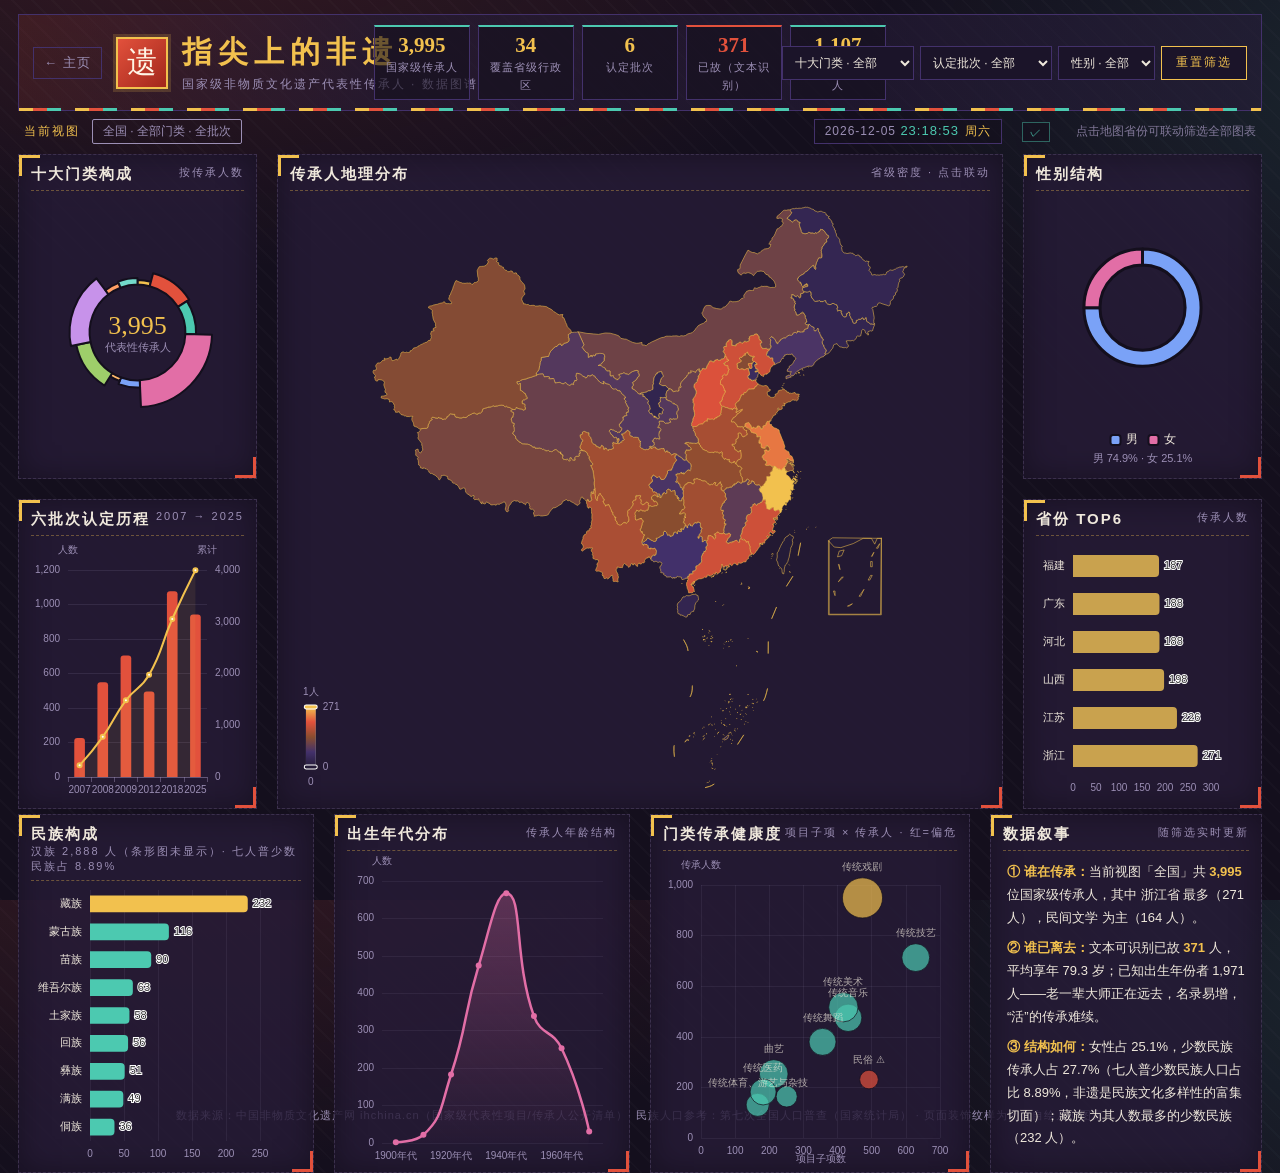
==== dashboard.html @ ebf1bcd4 "upload static site" ====
<!DOCTYPE html>
<html lang="zh-CN">
<head>
  <meta charset="UTF-8">
  <meta name="viewport" content="width=device-width, initial-scale=1.0">
  <title>指尖上的非遗 · 国家级非遗代表性传承人数据图谱</title>
  <link rel="stylesheet" href="css/screen.css">
</head>
<body>
  <header class="hd">
    <div class="hd-brand">
      <a href="index.html" class="hd-back" title="返回主页">← 主页</a>
      <div class="hd-seal" aria-hidden="true">遗</div>
      <div class="hd-title">
        <h1>指尖上的非遗</h1>
        <p>国家级非物质文化遗产代表性传承人 · 数据图谱</p>
      </div>
    </div>
    <div class="hd-kpis" id="kpis">
      <div class="kpi"><b id="kpi-total">--</b><span>国家级传承人</span></div>
      <div class="kpi"><b id="kpi-prov">--</b><span>覆盖省级行政区</span></div>
      <div class="kpi"><b id="kpi-batch">--</b><span>认定批次</span></div>
      <div class="kpi kpi-dead"><b id="kpi-dead">--</b><span>已故（文本识别）</span></div>
      <div class="kpi"><b id="kpi-minor">--</b><span>少数民族传承人</span></div>
    </div>
    <div class="hd-ctrl">
      <select id="f-type" title="门类"><option value="">十大门类 · 全部</option></select>
      <select id="f-batch" title="批次"><option value="">认定批次 · 全部</option></select>
      <select id="f-sex" title="性别">
        <option value="">性别 · 全部</option><option>男</option><option>女</option>
      </select>
      <button id="f-reset" class="btn-reset">重置筛选</button>
    </div>
  </header>

  <div class="filter-bar">
    <span class="fb-label">当前视图</span>
    <span class="fb-tags" id="filter-tags"><em class="tag tag-all">全国 · 全部门类 · 全批次</em></span>
    <span class="hd-clock" id="clock" title="实时时间戳">--:--:--</span>
    <span class="selfcheck" id="selfcheck" title="系统自检">⟳</span>
    <div class="sc-panel" id="sc-panel" hidden></div>
    <span class="fb-hint">点击地图省份可联动筛选全部图表</span>
  </div>

  <main class="grid" id="grid">
    <section class="panel p-type">
      <h2>十大门类构成 <i>按传承人数</i></h2>
      <div class="chart" id="chart-type"></div>
    </section>

    <section class="panel p-map">
      <h2>传承人地理分布 <i>省级密度 · 点击联动</i></h2>
      <div class="chart" id="chart-map"></div>
    </section>

    <section class="panel p-sex">
      <h2>性别结构</h2>
      <div class="chart" id="chart-sex"></div>
      <div class="chart-note" id="sex-note"></div>
    </section>

    <section class="panel p-batch">
      <h2>六批次认定历程 <i>2007 → 2025</i></h2>
      <div class="chart" id="chart-batch"></div>
    </section>

    <section class="panel p-prov">
        <h2>省份 TOP6 <i>传承人数</i></h2>
      <div class="chart" id="chart-prov"></div>
    </section>
  </main>

  <main class="grid2">
    <section class="panel p-nation">
      <h2>民族构成 <i id="nation-note">对照七人普：少数民族占 8.89%</i></h2>
      <div class="chart" id="chart-nation"></div>
    </section>
    <section class="panel p-decade">
      <h2>出生年代分布 <i>传承人年龄结构</i></h2>
      <div class="chart" id="chart-decade"></div>
    </section>
    <section class="panel p-bubble">
      <h2>门类传承健康度 <i>项目子项 × 传承人 · 红=偏危</i></h2>
      <div class="chart" id="chart-bubble"></div>
    </section>
    <section class="panel p-story">
      <h2>数据叙事 <i>随筛选实时更新</i></h2>
      <div class="story" id="story">正在载入…</div>
    </section>
  </main>

  <footer class="ft">
    数据来源：中国非物质文化遗产网 ihchina.cn（国家级代表性项目/传承人公开清单）· 民族人口参考：第七次全国人口普查（国家统计局）
    · 页面装饰纹样为团队自绘几何图案
  </footer>

  <script src="assets/vendor/echarts.min.js"></script>
  <script src="js/api.js"></script>
  <script src="js/charts/theme.js"></script>
  <script src="js/charts/map.js"></script>
  <script src="js/charts/type.js"></script>
  <script src="js/charts/batch.js"></script>
  <script src="js/charts/sex.js"></script>
  <script src="js/charts/prov.js"></script>
  <script src="js/charts/nation.js"></script>
  <script src="js/charts/decade.js"></script>
  <script src="js/charts/bubble.js"></script>
  <script src="js/charts/story.js"></script>
  <script src="js/app.js"></script>
  <script src="js/clock.js"></script>
  <script src="js/selfcheck.js"></script>
</body>
</html>
---- css/screen.css ----
:root {
  --bg: #140f1d;
  --bg2: #1b1429;
  --panel: rgba(38, 28, 56, .82);
  --panel-line: #43316b;
  --gold: #f2c14e;
  --red: #e2513c;
  --teal: #4cc9b0;
  --pink: #e26ea6;
  --text: #efe8dc;
  --muted: #9c8fb5;
  --serif: "STZhongsong", "SimSun", "Songti SC", serif;
}

* { margin: 0; padding: 0; box-sizing: border-box; }

html, body { height: 100%; }

body {
  min-height: 100vh;
  color: var(--text);
  font-family: "Microsoft YaHei", "PingFang SC", sans-serif;
  background:
    radial-gradient(1200px 600px at 15% -10%, rgba(226, 81, 60, .16), transparent 60%),
    radial-gradient(1000px 700px at 110% 10%, rgba(76, 201, 176, .12), transparent 55%),
    repeating-linear-gradient(45deg, rgba(255, 255, 255, .014) 0 2px, transparent 2px 14px),
    var(--bg);
  display: flex; flex-direction: column;
  padding: 14px 18px 8px;
}

/* ============ 顶部 ============ */
.hd {
  display: flex; align-items: center; gap: 14px;
  padding: 10px 14px;
  border: 1px solid var(--panel-line);
  background: linear-gradient(90deg, rgba(226, 81, 60, .12), rgba(38, 28, 56, .6) 30%, rgba(38, 28, 56, .6));
  position: relative;
}
.hd::after { /* 自绘几何角纹 */
  content: ""; position: absolute; left: 0; right: 0; bottom: -1px; height: 3px;
  background: repeating-linear-gradient(90deg, var(--gold) 0 14px, var(--red) 14px 28px, var(--teal) 28px 42px, transparent 42px 56px);
}
.hd-brand { display: flex; align-items: center; gap: 14px; flex: none; }
.hd-seal {
  width: 52px; height: 52px; flex: none;
  display: grid; place-items: center;
  font-family: var(--serif); font-size: 30px; color: #fff5e6;
  background: linear-gradient(135deg, var(--red), #a3271b);
  border: 2px solid var(--gold);
  box-shadow: 0 0 0 3px rgba(242, 193, 78, .18);
}
.hd-title h1 { font-family: var(--serif); font-size: 30px; letter-spacing: 6px; color: var(--gold); }
.hd-title p { font-size: 12px; letter-spacing: 2px; color: var(--muted); margin-top: 3px; white-space: nowrap; }

.hd-kpis { display: flex; gap: 8px; flex: 1; justify-content: center; min-width: 0; }
.kpi {
  min-width: 96px; text-align: center; padding: 6px 8px;
  background: rgba(20, 15, 29, .6); border: 1px solid var(--panel-line);
  border-top: 2px solid var(--teal);
}
.kpi b { display: block; font-size: 26px; color: var(--gold); font-family: var(--serif); line-height: 1.15; }
.kpi span { font-size: 11px; color: var(--muted); letter-spacing: 1px; }
.kpi-dead { border-top-color: var(--red); }
.kpi-dead b { color: var(--red); }

.hd-ctrl { display: flex; gap: 6px; align-items: center; flex: none; }
.hd-ctrl select, .btn-reset {
  height: 34px; padding: 0 8px; color: var(--text);
  background: var(--bg2); border: 1px solid var(--panel-line);
  font-size: 12px; outline: none; cursor: pointer;
  max-width: 132px;
}
.hd-ctrl select:focus { border-color: var(--gold); }
.btn-reset { color: var(--gold); border-color: var(--gold); letter-spacing: 2px; white-space: nowrap; padding: 0 14px; }
.btn-reset:hover { background: rgba(242, 193, 78, .15); }

/* ============ 筛选标签条 ============ */
.filter-bar {
  display: flex; align-items: center; gap: 12px;
  padding: 8px 6px 2px; font-size: 12px;
}
.fb-label { color: var(--gold); letter-spacing: 2px; }
.fb-tags { display: flex; gap: 8px; flex-wrap: wrap; }
.tag {
  font-style: normal; padding: 3px 10px; border: 1px solid var(--teal);
  color: var(--teal); background: rgba(76, 201, 176, .1); border-radius: 2px;
}
.tag-all { border-color: var(--muted); color: var(--muted); background: transparent; }
.tag-x { cursor: pointer; }
.tag-x:hover { border-color: var(--red); color: var(--red); }
.fb-hint { color: var(--muted); margin-left: auto; opacity: .8; }

/* 实时时间戳（筛选条右上角） */
.hd-clock {
  margin-left: auto; padding: 3px 10px;
  border: 1px solid var(--panel-line); background: rgba(20, 15, 29, .6);
  font-size: 12px; letter-spacing: 1px; color: var(--muted);
  font-variant-numeric: tabular-nums; white-space: nowrap;
}
.hd-clock b { color: var(--muted); font-weight: 400; }
.hd-clock i { font-style: normal; color: var(--teal); font-size: 13px; }
.hd-clock em { font-style: normal; color: var(--gold); margin-left: 6px; }
.filter-bar .hd-clock ~ .fb-hint { margin-left: 14px; } /* 时钟推到右侧，提示紧随其后 */

/* ============ 系统自检徽章 + 面板 ============ */
.filter-bar { position: relative; }
.selfcheck {
  margin-left: 8px; padding: 3px 7px; min-width: 18px; text-align: center;
  border: 1px solid var(--panel-line); background: rgba(20, 15, 29, .6);
  font-size: 11px; letter-spacing: 1px; cursor: pointer; user-select: none;
}
.selfcheck.sc-run { color: var(--muted); }
.selfcheck.sc-ok { color: var(--teal); border-color: rgba(76, 201, 176, .45); }
.selfcheck.sc-bad {
  color: var(--red); border-color: rgba(226, 81, 60, .65);
  animation: sc-blink 1.1s infinite;
}
@keyframes sc-blink { 50% { opacity: .5; } }
.sc-panel {
  position: absolute; right: 0; top: calc(100% + 8px);
  width: 380px; max-width: 90vw; z-index: 60;
  background: rgba(27, 20, 41, .97);
  border: 1px solid var(--panel-line);
  box-shadow: 0 14px 44px rgba(0, 0, 0, .55);
  padding: 10px 12px; font-size: 12px;
}
.sc-panel.sc-hasbad { border-color: rgba(226, 81, 60, .55); }
.sc-head {
  display: flex; align-items: center; gap: 10px;
  padding-bottom: 8px; margin-bottom: 6px;
  border-bottom: 1px dashed rgba(242, 193, 78, .3);
}
.sc-head b { color: var(--gold); font-weight: 600; letter-spacing: 1px; flex: 1; }
.sc-panel.sc-hasbad .sc-head { border-bottom-color: rgba(226, 81, 60, .45); }
.sc-panel.sc-hasbad .sc-head b { color: var(--red); }
.sc-time { color: var(--muted); font-size: 11px; font-variant-numeric: tabular-nums; }
.sc-close {
  border: none; background: none; color: var(--muted);
  font-size: 16px; cursor: pointer; line-height: 1; padding: 0 2px;
}
.sc-close:hover { color: var(--gold); }
.sc-item { display: flex; gap: 8px; align-items: flex-start; padding: 5px 0; }
.sc-item .sc-ico { width: 14px; flex: none; text-align: center; }
.sc-i-ok .sc-ico { color: var(--teal); }
.sc-i-bad .sc-ico { color: var(--red); }
.sc-i-run .sc-ico { color: var(--muted); }
.sc-item .sc-lb { flex: none; width: 70px; color: var(--text); }
.sc-item .sc-tx { color: var(--muted); line-height: 1.55; }
.sc-i-bad .sc-tx { color: #e8b0a6; }
.sc-fix { display: block; color: var(--red); margin-top: 2px; opacity: .95; }
.sc-acts { margin-top: 10px; display: flex; gap: 8px; justify-content: flex-end; }
.sc-btn {
  padding: 5px 14px; font-size: 12px; cursor: pointer; letter-spacing: 1px;
  color: var(--gold); background: transparent; border: 1px solid var(--gold);
}
.sc-btn:hover { background: rgba(242, 193, 78, .15); }
.sc-btn-red { color: #fff5e6; background: var(--red); border-color: var(--red); }
.sc-btn-red:hover { filter: brightness(1.12); background: var(--red); }

/* ============ 主网格 ============ */
.grid {
  flex: 1; min-height: 640px; margin-top: 8px;
  display: grid; gap: 20px; /* 留白：面板间距加大，提升呼吸感 */
  grid-template-columns: 1.15fr 1.7fr 1.7fr 1.15fr;
  grid-template-areas:
    "type map map sex"
    "batch map map prov";
  grid-template-rows: 1fr 1fr;
}
.panel {
  position: relative; display: flex; flex-direction: column;
  background: var(--panel);
  border: 1px dashed rgba(156, 143, 181, .2); /* 弱化框线：极细虚线 */
  padding: 10px 12px 8px;
  box-shadow: inset 0 0 30px rgba(0, 0, 0, .35);
}
.panel::before {
  content: ""; position: absolute; top: 0; left: 0; width: 18px; height: 18px;
  border-top: 3px solid var(--gold); border-left: 3px solid var(--gold);
}
.panel::after {
  content: ""; position: absolute; right: 0; bottom: 0; width: 18px; height: 18px;
  border-right: 3px solid var(--red); border-bottom: 3px solid var(--red);
}
.panel h2 {
  font-size: 15px; letter-spacing: 2px; color: var(--text);
  font-weight: 600; padding-bottom: 6px; margin-bottom: 4px;
  border-bottom: 1px dashed rgba(242, 193, 78, .35);
}
.panel h2 i { font-style: normal; font-size: 11px; color: var(--muted); float: right; font-weight: 400; }
.chart { flex: 1; min-height: 0; }
.chart-note { font-size: 11px; color: var(--muted); text-align: center; padding-bottom: 4px; }

.p-map { grid-area: map; }
.p-type { grid-area: type; }
.p-sex { grid-area: sex; }
.p-batch { grid-area: batch; }
.p-prov { grid-area: prov; }

/* ============ 叙事行 ============ */
.grid2 {
  display: grid; gap: 20px; margin-top: 20px; min-height: 280px; /* 留白：与主网格一致 */
  grid-template-columns: 1.25fr 1.25fr 1.35fr 1.15fr;
}
.story { flex: 1; font-size: 13px; line-height: 1.75; color: var(--text); padding: 6px 4px; }
.story p { margin-bottom: 8px; }
.story b { color: var(--gold); font-weight: 600; }
.s-gold { color: var(--gold); }
.s-red { color: var(--red); }
.s-teal { color: var(--teal); }
.s-hint { color: var(--muted); font-size: 11px; opacity: .85; }

/* ============ 页脚 ============ */
.ft {
  margin-top: 8px; padding: 6px 4px;
  font-size: 11px; color: var(--muted); text-align: center; letter-spacing: 1px;
}

@media (max-width: 1400px) {
  .hd-kpis .kpi { min-width: 96px; }
  .kpi b { font-size: 21px; }
}

/* ============ 主页（极简入口） ============ */
body.home {
  justify-content: center; align-items: center;
  display: flex; flex-direction: column;
}
.home-wrap {
  flex: 1; display: flex; flex-direction: column;
  align-items: center; justify-content: center;
  text-align: center; padding: 40px 20px;
}
.home-seal {
  width: 96px; height: 96px;
  display: grid; place-items: center;
  font-family: var(--serif); font-size: 56px; color: #fff5e6;
  background: linear-gradient(135deg, var(--red), #a3271b);
  border: 3px solid var(--gold);
  box-shadow: 0 0 0 6px rgba(242, 193, 78, .14), 0 14px 40px rgba(226, 81, 60, .25);
  margin-bottom: 30px;
}
.home-title {
  font-family: var(--serif); font-size: 64px; letter-spacing: 18px;
  color: var(--gold); text-indent: 18px; line-height: 1.2;
  text-shadow: 0 4px 24px rgba(242, 193, 78, .28);
}
.home-sub {
  margin-top: 14px; font-size: 15px; letter-spacing: 6px;
  color: var(--muted);
}
.home-rule {
  width: 340px; height: 3px; margin: 30px 0 40px;
  background: repeating-linear-gradient(90deg,
    var(--gold) 0 16px, var(--red) 16px 32px,
    var(--teal) 32px 48px, transparent 48px 64px);
}
.home-btn {
  display: inline-flex; align-items: center; gap: 16px;
  padding: 16px 46px; text-decoration: none;
  color: var(--gold); font-size: 20px; letter-spacing: 6px;
  border: 2px solid var(--gold);
  background: linear-gradient(135deg, rgba(242, 193, 78, .10), rgba(226, 81, 60, .08));
  position: relative; transition: all .25s ease;
}
.home-btn i {
  font-style: normal; font-size: 12px; letter-spacing: 2px;
  color: var(--teal); border-left: 1px solid rgba(242, 193, 78, .45);
  padding-left: 16px;
}
.home-btn:hover {
  background: linear-gradient(135deg, rgba(242, 193, 78, .22), rgba(226, 81, 60, .18));
  box-shadow: 0 0 26px rgba(242, 193, 78, .3);
  transform: translateY(-2px);
}
.home-btn::before, .home-btn::after {
  content: ""; position: absolute; width: 12px; height: 12px;
}
.home-btn::before { top: -2px; left: -2px; border-top: 3px solid var(--red); border-left: 3px solid var(--red); }
.home-btn::after { right: -2px; bottom: -2px; border-right: 3px solid var(--red); border-bottom: 3px solid var(--red); }
.home-btns { display: flex; gap: 22px; flex-wrap: wrap; justify-content: center; }
.home-btn-alt { border-color: var(--teal); color: var(--teal); background: linear-gradient(135deg, rgba(76, 201, 176, .10), rgba(38, 28, 56, .4)); }
.home-btn-alt i { color: var(--gold); border-left-color: rgba(76, 201, 176, .45); }
.home-btn-alt:hover { background: linear-gradient(135deg, rgba(76, 201, 176, .22), rgba(38, 28, 56, .5)); box-shadow: 0 0 26px rgba(76, 201, 176, .3); }
.home-btn-alt::before { border-top-color: var(--gold); border-left-color: var(--gold); }
.home-btn-alt::after { border-right-color: var(--gold); border-bottom-color: var(--gold); }
.home-ft { margin-top: 0; }

/* ============ 主页：影像背景 / 漩涡粒子 / 信息层 / 时间轴 ============ */
body.home { position: relative; overflow-x: hidden; }
.home-bg { position: absolute; inset: 0; z-index: 0; }
.home-bg-slide {
  position: absolute; inset: 0;
  background-size: cover; background-position: center;
  opacity: 0; transition: opacity 2.2s ease-in-out;
}
.home-bg-slide.on { opacity: 1; }
.home-veil {
  position: absolute; inset: 0; z-index: 1; pointer-events: none;
  background:
    linear-gradient(180deg, transparent 24%, rgba(11, 8, 16, .52) 40%, rgba(11, 8, 16, .52) 70%, transparent 86%),
    radial-gradient(ellipse at 50% 44%, rgba(20, 15, 29, .26) 0%, rgba(16, 12, 24, .56) 55%, rgba(12, 9, 18, .84) 100%),
    linear-gradient(180deg, rgba(12, 9, 18, .34) 0%, rgba(12, 9, 18, .26) 42%, rgba(12, 9, 18, .72) 100%);
}
#vortex { position: absolute; inset: 0; width: 100%; height: 100%; display: block; z-index: 2; pointer-events: none; }
.home-wrap { position: relative; z-index: 3; text-shadow: 0 1px 4px rgba(0, 0, 0, .9), 0 2px 18px rgba(0, 0, 0, .6); }
body.home .home-sub, body.home .home-kpi span, body.home .t-node span { color: #b7a9d4; }
body.home .ft { position: relative; z-index: 3; }

/* 入场编排：印章 → 标题 → 导语 → … → 时间轴 */
@keyframes home-up {
  from { opacity: 0; transform: translateY(18px); }
  to { opacity: 1; transform: none; }
}
body.home .news-ticker, body.home .home-seal, body.home .home-title, body.home .home-lead, body.home .home-sub,
body.home .home-rule, body.home .home-kpi, body.home .home-btns, body.home .home-timeline {
  animation: home-up .8s cubic-bezier(.2, .7, .3, 1) backwards;
}
body.home .home-title { animation-delay: .12s; }
body.home .home-lead { animation-delay: .24s; }
body.home .home-sub { animation-delay: .36s; }
body.home .home-rule { animation-delay: .48s; }
body.home .home-kpi { animation-delay: .6s; }
body.home .home-btns { animation-delay: .72s; }
body.home .home-timeline { animation-delay: .9s; }

/* 立意导语 */
.home-lead {
  margin-top: 16px; font-size: 16px; letter-spacing: 3px;
  color: #f7f1e6; opacity: 1; line-height: 1.7;
  text-shadow: 0 2px 5px rgba(0, 0, 0, .85), 0 0 16px rgba(0, 0, 0, .55);
}

/* 纹样分割线：金线—青菱—金菱—红菱—金线 */
.home-rule {
  display: flex; align-items: center; justify-content: center; gap: 12px;
  width: 380px; height: auto; margin: 26px 0 30px; background: none;
}
.home-rule .ln {
  flex: 1; height: 1px;
  background: linear-gradient(90deg, transparent, rgba(242, 193, 78, .75));
}
.home-rule .ln:last-child { transform: scaleX(-1); }
.home-rule .dm { width: 9px; height: 9px; transform: rotate(45deg); }
.home-rule .dm-gold { background: var(--gold); box-shadow: 0 0 10px rgba(242, 193, 78, .7); }
.home-rule .dm-teal { border: 1.5px solid var(--teal); }
.home-rule .dm-red { border: 1.5px solid var(--red); }

/* 数据亮点条 */
.home-kpi { display: flex; justify-content: center; margin: 0 0 34px; }
.home-kpi .kpi { padding: 0 34px; text-align: center; }
.home-kpi .kpi + .kpi { border-left: 1px solid rgba(242, 193, 78, .22); }
.home-kpi b {
  display: block; font-size: 34px; font-weight: 600;
  color: var(--gold); letter-spacing: 1px; font-variant-numeric: tabular-nums;
}
.home-kpi span { display: block; margin-top: 6px; font-size: 12px; letter-spacing: 2px; color: var(--muted); }

/* 按钮：呼吸光晕 + 悬浮扫光（不占用 ::before/::after 红角括） */
.home-btn {
  background-image:
    linear-gradient(115deg, transparent 42%, rgba(255, 255, 255, .30) 50%, transparent 58%),
    linear-gradient(135deg, rgba(242, 193, 78, .10), rgba(226, 81, 60, .08));
  background-size: 250% 100%, 100% 100%;
  background-position: 130% 0, 0 0;
  background-repeat: no-repeat;
  transition: background-position .55s ease, transform .25s ease, box-shadow .25s ease;
}
.home-btn:hover {
  background-image:
    linear-gradient(115deg, transparent 42%, rgba(255, 255, 255, .30) 50%, transparent 58%),
    linear-gradient(135deg, rgba(242, 193, 78, .22), rgba(226, 81, 60, .18));
  background-position: -30% 0, 0 0;
  transform: translateY(-2px);
  box-shadow: 0 0 26px rgba(242, 193, 78, .3);
}
.home-btn-alt {
  background-image:
    linear-gradient(115deg, transparent 42%, rgba(255, 255, 255, .26) 50%, transparent 58%),
    linear-gradient(135deg, rgba(76, 201, 176, .10), rgba(38, 28, 56, .4));
  animation: home-breathe-teal 4s ease-in-out infinite alternate;
}
.home-btn-alt:hover {
  background-image:
    linear-gradient(115deg, transparent 42%, rgba(255, 255, 255, .26) 50%, transparent 58%),
    linear-gradient(135deg, rgba(76, 201, 176, .22), rgba(38, 28, 56, .5));
  background-position: -30% 0, 0 0;
  box-shadow: 0 0 26px rgba(76, 201, 176, .3);
}
.home-btns .home-btn { animation: home-breathe 3s ease-in-out infinite alternate; }
@keyframes home-breathe {
  from { box-shadow: 0 0 10px rgba(242, 193, 78, .16); }
  to { box-shadow: 0 0 26px rgba(242, 193, 78, .42); }
}
@keyframes home-breathe-teal {
  from { box-shadow: 0 0 8px rgba(76, 201, 176, .12); }
  to { box-shadow: 0 0 22px rgba(76, 201, 176, .32); }
}

/* 时间轴：六批次认定历程（JS 挂了则静态全亮） */
.home-timeline { position: relative; width: min(880px, 94%); margin: 52px auto 10px; }
.home-timeline .tl-line {
  position: absolute; left: 4%; right: 4%; top: 5px; height: 1px;
  background: linear-gradient(90deg, transparent 0%, rgba(242, 193, 78, .55) 26%, rgba(242, 193, 78, .55) 74%, transparent 100%);
  transform: scaleX(1); transform-origin: left center; transition: transform 3.4s ease;
}
.js .home-timeline .tl-line { transform: scaleX(0); }
.js .home-timeline .tl-line.on { transform: scaleX(1); }
.t-nodes { display: flex; justify-content: space-between; position: relative; }
.t-node { display: flex; flex-direction: column; align-items: center; min-width: 76px; }
.t-node::before {
  content: ""; width: 10px; height: 10px; border-radius: 50%; margin-bottom: 12px;
  background: var(--gold); border: 2px solid #fff5e6;
  box-shadow: 0 0 12px rgba(242, 193, 78, .75); transition: all .5s ease;
}
.t-node b {
  font-size: 22px; font-weight: 700; color: var(--gold);
  letter-spacing: 1px; transition: color .5s ease;
}
.t-node span { margin-top: 3px; font-size: 12px; letter-spacing: 2px; color: var(--muted); }
.t-node i { margin-top: 4px; font-style: normal; font-size: 14px; color: var(--teal); }
.js .t-node {
  opacity: 0; transform: translateY(8px);
  transition: opacity .55s ease, transform .55s ease;
}
.js .t-node.on { opacity: 1; transform: none; }
.js .t-node:not(.on)::before {
  background: rgba(156, 143, 181, .28); border-color: rgba(156, 143, 181, .45); box-shadow: none;
}
.js .t-node:not(.on) b { color: #7d72a0; }

/* 顶部动态通栏：站内事实无缝滚动 */
.news-ticker {
  position: absolute; top: 0; left: 0; right: 0; z-index: 3;
  display: flex; align-items: center; gap: 20px;
  height: 60px; padding: 0 30px;
  background: linear-gradient(180deg, rgba(12, 9, 18, .95), rgba(12, 9, 18, .72));
  border-top: 1px solid rgba(242, 193, 78, .18);
  border-bottom: 2px solid rgba(242, 193, 78, .34);
  overflow: hidden;
}
.news-ticker.nt-off { display: none; }
.nt-label {
  flex: none; display: flex; align-items: center; gap: 10px;
  color: var(--gold); font-size: 16px; letter-spacing: 5px;
  padding-right: 20px; border-right: 1px solid rgba(242, 193, 78, .34);
}
.nt-dot {
  width: 8px; height: 8px; border-radius: 50%;
  background: var(--teal); box-shadow: 0 0 9px var(--teal);
  animation: nt-blink 1.5s ease-in-out infinite;
}
@keyframes nt-blink { 0%, 100% { opacity: 1; } 50% { opacity: .2; } }
.nt-viewport {
  flex: 1; min-width: 0; overflow: hidden;
  -webkit-mask-image: linear-gradient(90deg, transparent, #000 3%, #000 97%, transparent);
  mask-image: linear-gradient(90deg, transparent, #000 3%, #000 97%, transparent);
}
.nt-track {
  display: inline-flex; gap: 64px; white-space: nowrap;
  animation: nt-scroll 42s linear infinite;
  will-change: transform;
}
.nt-track:hover { animation-play-state: paused; }
.nt-item {
  font-size: 16px; color: #d9cfee; letter-spacing: 2px;
  cursor: pointer; transition: color .2s ease;
}
.nt-item:hover { color: var(--gold); text-decoration: underline; text-underline-offset: 5px; }
.nt-item b {
  font-size: 12px; font-weight: 600; color: var(--gold);
  border: 1px solid rgba(242, 193, 78, .5); padding: 2px 9px;
  margin-right: 12px; letter-spacing: 2px;
}
@keyframes nt-scroll { to { transform: translateX(-50%); } }

/* 动态详情弹层 */
.news-modal {
  position: fixed; inset: 0; z-index: 200;
  display: flex; align-items: center; justify-content: center;
}
.news-modal[hidden] { display: none; }
.nm-backdrop {
  position: absolute; inset: 0;
  background: rgba(10, 7, 16, .78);
  -webkit-backdrop-filter: blur(3px); backdrop-filter: blur(3px);
}
.nm-card {
  position: relative; width: min(640px, 92vw); max-height: 84vh;
  overflow-y: auto; background: rgba(27, 20, 41, .97);
  border: 1px solid var(--panel-line);
  box-shadow: 0 18px 60px rgba(0, 0, 0, .6);
  padding: 26px 32px 24px;
  animation: nm-pop .2s ease;
}
@keyframes nm-pop { from { opacity: 0; transform: translateY(10px) scale(.98); } to { opacity: 1; transform: none; } }
.nm-close {
  position: absolute; top: 10px; right: 14px;
  font-size: 24px; line-height: 1; color: var(--muted);
  background: none; border: none; cursor: pointer; padding: 4px 6px;
  transition: color .2s ease;
}
.nm-close:hover { color: var(--gold); }
.nm-tag {
  display: inline-block; font-size: 12px; font-weight: 600; color: var(--gold);
  border: 1px solid rgba(242, 193, 78, .5); padding: 3px 12px;
  letter-spacing: 3px;
}
.nm-title {
  margin: 14px 0 0; font-family: var(--serif); font-size: 22px;
  font-weight: 600; color: var(--text); letter-spacing: 1px; line-height: 1.5;
  padding-bottom: 14px; border-bottom: 1px dashed rgba(242, 193, 78, .3);
}
.nm-body { padding: 14px 0 6px; }
.nm-body p { margin: 0 0 10px; font-size: 15px; line-height: 1.9; color: var(--text); }
.nm-source {
  display: flex; align-items: center; flex-wrap: wrap; gap: 10px;
  margin-top: 12px; padding-top: 14px;
  border-top: 1px dashed rgba(242, 193, 78, .3);
}
.nm-src-label { font-size: 12px; letter-spacing: 3px; color: var(--muted); }
.nm-src-name { flex: 1; min-width: 0; font-size: 13px; color: var(--text); opacity: .9; }
.nm-src-btn, .nm-link-btn {
  flex: none;
  font-size: 13px; letter-spacing: 1px; text-decoration: none;
  padding: 6px 16px; border: 1px solid var(--gold); color: var(--gold);
  transition: background .2s ease, color .2s ease;
}
.nm-src-btn:hover { background: var(--gold); color: var(--bg); }
.nm-link-btn { border-color: var(--teal); color: var(--teal); }
.nm-link-btn:hover { background: var(--teal); color: var(--bg); }
.nm-link-btn[hidden] { display: none; }

/* 降低动效偏好：静态终态 */
@media (prefers-reduced-motion: reduce) {
  body.home *, body.home *::before, body.home *::after {
    animation: none !important; transition: none !important;
  }
}

/* 大屏页头返回链接 */
.hd-back {
  color: var(--muted); text-decoration: none; font-size: 13px;
  letter-spacing: 1px; border: 1px solid var(--panel-line);
  padding: 6px 10px; white-space: nowrap; transition: all .2s;
}
.hd-back:hover { color: var(--gold); border-color: var(--gold); }

/* ============ 资料查询页 ============ */
body.search-page { height: auto; min-height: 100vh; padding-bottom: 10px; }
body.search-page .hd::after { display: none; } /* 查询页去掉顶部彩色虚线 */
.search-wrap {
  flex: 1; display: flex; flex-direction: column;
  width: 96%; max-width: 1800px; margin: 12px auto 0; min-height: 0;
}
.search-bar {
  display: flex; gap: 10px; align-items: center; flex-wrap: wrap;
}
.search-bar input[type="search"] {
  flex: 1; min-width: 260px; height: 44px; padding: 0 16px;
  color: var(--text); background: var(--bg2);
  border: 1px solid var(--panel-line); outline: none; font-size: 15px;
}
.search-bar input[type="search"]:focus { border-color: var(--gold); }
.search-bar input[type="search"]::placeholder { color: var(--muted); }
.kind-tabs { display: flex; gap: 0; }
.kind-tab {
  height: 44px; padding: 0 18px; cursor: pointer;
  color: var(--muted); background: var(--bg2);
  border: 1px solid var(--panel-line); border-right: none;
  font-size: 13px; letter-spacing: 2px; outline: none;
}
.kind-tab:last-child { border-right: 1px solid var(--panel-line); }
.kind-tab.active { color: var(--bg); background: var(--gold); border-color: var(--gold); font-weight: 600; }
.search-bar select {
  height: 44px; padding: 0 10px; color: var(--text);
  background: var(--bg2); border: 1px solid var(--panel-line);
  font-size: 13px; outline: none; cursor: pointer; max-width: 180px;
}
.search-bar select:focus { border-color: var(--gold); }
.btn-search {
  height: 44px; padding: 0 26px; cursor: pointer;
  color: #fff5e6; background: linear-gradient(135deg, var(--red), #a3271b);
  border: 1px solid var(--gold); font-size: 15px; letter-spacing: 4px;
}
.btn-search:hover { filter: brightness(1.15); }
.search-meta { margin: 8px 2px 12px; font-size: 12px; color: var(--muted); letter-spacing: 1px; }
.search-main {
  flex: 1; display: grid; gap: 12px; min-height: 0;
  grid-template-columns: 1.75fr 1fr; align-items: stretch;
}
.s-results { min-height: 420px; overflow: visible; }
.result-list { overflow: visible; height: auto; }
.s-side {
  position: sticky; top: 12px; align-self: start;
  max-height: calc(100vh - 24px); overflow-y: auto;
  display: flex; flex-direction: column; gap: 12px;
}
.s-side > .panel:first-child { flex: none; }
.result-empty { padding: 40px 10px; text-align: center; color: var(--muted); font-size: 13px; letter-spacing: 1px; }
.result-card {
  border: 1px solid var(--panel-line); background: rgba(20, 15, 29, .5);
  padding: 10px 12px; margin-bottom: 10px;
}
.result-card:hover { border-color: rgba(242, 193, 78, .45); }
.rc-head { display: flex; align-items: center; gap: 10px; cursor: pointer; flex-wrap: wrap; }
.rc-head h3 { font-size: 16px; color: var(--gold); font-weight: 600; letter-spacing: 1px; }
.rc-badges { display: flex; gap: 6px; flex-wrap: wrap; flex: 1; }
.rb {
  font-style: normal; font-size: 11px; padding: 2px 8px;
  border: 1px solid var(--teal); color: var(--teal);
  background: rgba(76, 201, 176, .08); border-radius: 2px; letter-spacing: 1px;
}
.b-proj { border-color: var(--pink); color: var(--pink); background: rgba(226, 110, 166, .08); }
.b-inh { border-color: var(--gold); color: var(--gold); background: rgba(242, 193, 78, .08); }
.rb-batch { border-color: var(--muted); color: var(--muted); background: transparent; }
.rb-extra { border-color: var(--panel-line); color: var(--muted); background: transparent; }
.rc-toggle { font-size: 12px; color: var(--muted); white-space: nowrap; }
.rc-head:hover .rc-toggle { color: var(--gold); }
.rc-link {
  font-size: 12px; color: var(--teal); text-decoration: none; white-space: nowrap;
  border-bottom: 1px dashed rgba(76, 201, 176, .45); padding-bottom: 1px;
}
.rc-link:hover { color: var(--gold); border-color: var(--gold); }
.rc-src {
  margin-top: 12px; padding-top: 10px;
  border-top: 1px dashed rgba(242, 193, 78, .35);
  font-size: 12px; color: var(--muted);
}
.rc-src a { color: var(--teal); text-decoration: none; border-bottom: 1px dashed rgba(76, 201, 176, .45); }
.rc-src a:hover { color: var(--gold); border-color: var(--gold); }
.rc-snippet {
  margin-top: 6px; font-size: 13px; line-height: 1.7; color: var(--text);
  opacity: .92;
}
.rc-full {
  margin-top: 10px; padding: 12px;
  border-top: 1px dashed rgba(242, 193, 78, .35);
  font-size: 13px; line-height: 1.9; color: var(--text);
  max-height: 420px; overflow-y: auto;
}
mark { background: rgba(242, 193, 78, .28); color: #ffe9ad; padding: 0 2px; border-radius: 2px; }
.kb-cards { display: flex; flex-direction: column; gap: 8px; }
.kb-card {
  border: 1px solid var(--panel-line); background: rgba(20, 15, 29, .5);
  padding: 8px 10px;
}
.kb-card summary {
  cursor: pointer; font-size: 13px; color: var(--gold);
  letter-spacing: 1px; list-style: none;
}
.kb-card summary::before { content: "▸ "; color: var(--teal); }
.kb-card[open] summary::before { content: "▾ "; }
.kb-card p { margin-top: 8px; font-size: 12px; line-height: 1.8; color: var(--text); opacity: .9; }
.ext-links { list-style: none; }
.ext-links li { margin-bottom: 8px; }
.ext-links a {
  color: var(--teal); text-decoration: none; font-size: 13px; letter-spacing: 1px;
  border-bottom: 1px dashed rgba(76, 201, 176, .4); padding-bottom: 2px;
}
.ext-links a:hover { color: var(--gold); border-color: var(--gold); }
.ext-note { margin-top: 10px; font-size: 11px; line-height: 1.7; color: var(--muted); }

@media (max-width: 960px) {
  .search-main { grid-template-columns: 1fr; }
  .s-results { max-height: none; }
  .s-side { position: static; max-height: none; overflow-y: visible; }
}

/* 全局滚动条：暗金细条 */
::-webkit-scrollbar { width: 6px; height: 6px; }
::-webkit-scrollbar-track { background: rgba(255, 255, 255, .05); }
::-webkit-scrollbar-thumb { background: rgba(242, 193, 78, .5); border-radius: 4px; }
::-webkit-scrollbar-thumb:hover { background: rgba(242, 193, 78, .8); }
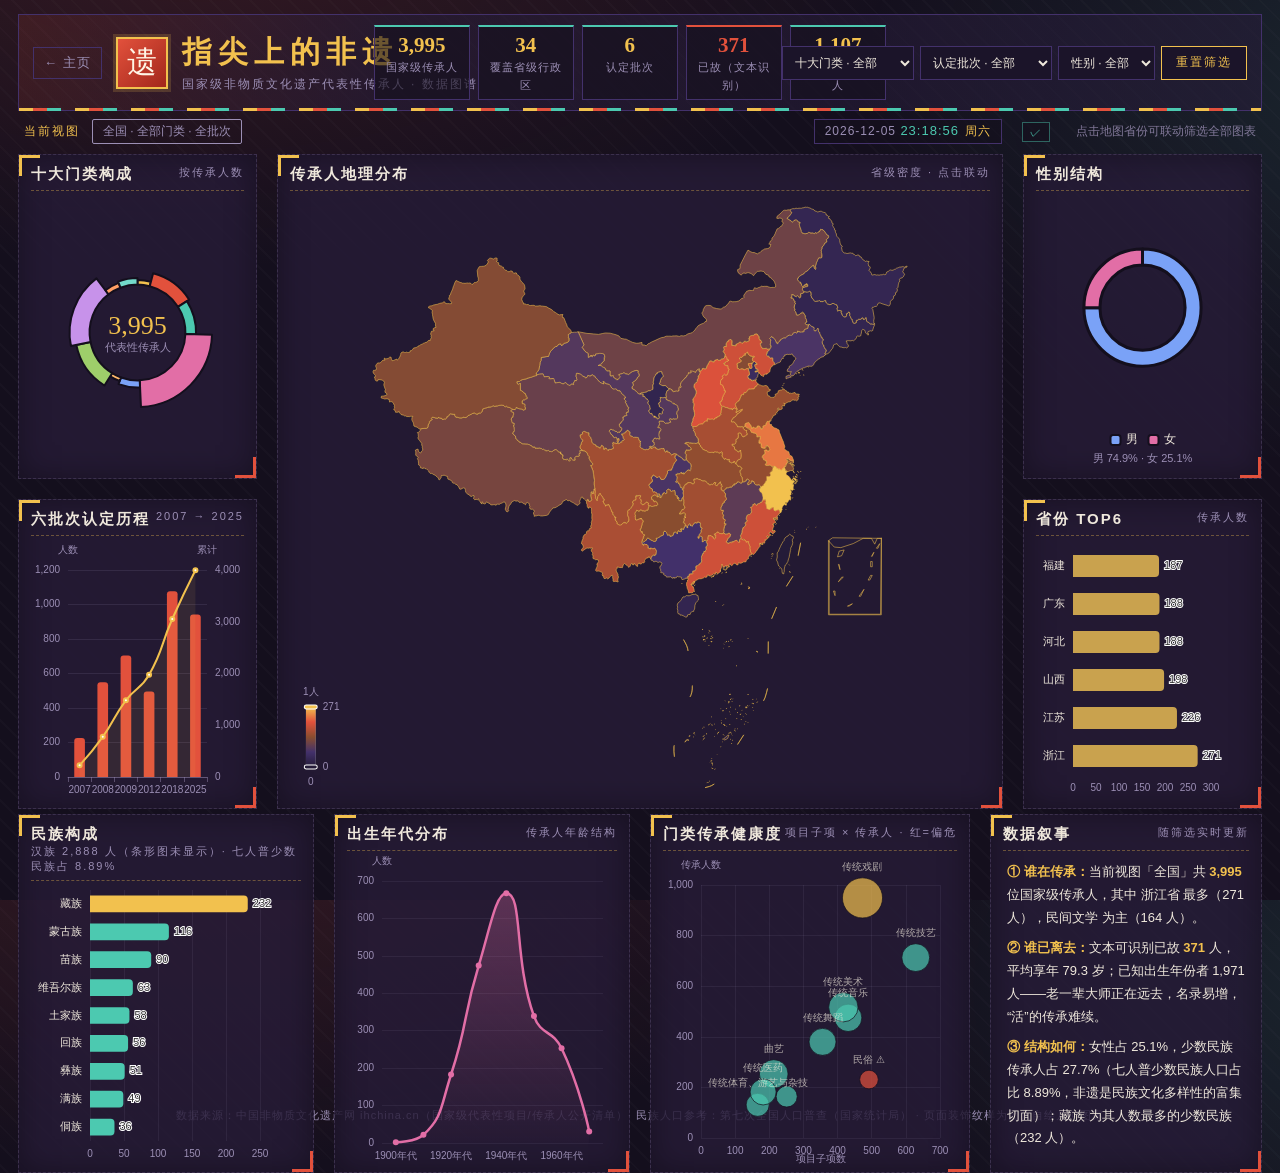
==== commit 8cc01f7f: "移动端访问拦截：<=1024px 显示电脑端提示遮罩（桌面零影响）" ====
--- a/dashboard.html
+++ b/dashboard.html
@@ -7,6 +7,15 @@
   <link rel="stylesheet" href="css/screen.css">
 </head>
 <body>
+  <!-- 移动端访问拦截遮罩 -->
+  <div class="mobile-mask">
+    <div class="mask-content">
+      <div class="mask-icon">🖥️</div>
+      <h1>请使用电脑端体验</h1>
+      <p>「指尖上的非遗」是一款基于 1920×1080 分辨率设计的交互式数据大屏，暂未适配手机端显示。</p>
+      <p>请将链接复制到电脑浏览器（推荐 Chrome / Edge）中全屏打开，体验完整的九图联动与数据检索。</p>
+    </div>
+  </div>
   <header class="hd">
     <div class="hd-brand">
       <a href="index.html" class="hd-back" title="返回主页">← 主页</a>
--- a/css/screen.css
+++ b/css/screen.css
@@ -673,3 +673,33 @@
 ::-webkit-scrollbar-track { background: rgba(255, 255, 255, .05); }
 ::-webkit-scrollbar-thumb { background: rgba(242, 193, 78, .5); border-radius: 4px; }
 ::-webkit-scrollbar-thumb:hover { background: rgba(242, 193, 78, .8); }
+
+/* ================= 移动端访问拦截 ================= */
+.mobile-mask { display: none; }
+@media screen and (max-width: 1024px) {
+  .mobile-mask {
+    display: flex;
+    position: fixed;
+    top: 0;
+    left: 0;
+    width: 100vw;
+    height: 100vh;
+    background-color: #140f1d;
+    z-index: 99999;
+    justify-content: center;
+    align-items: center;
+    text-align: center;
+    padding: 20px;
+    box-sizing: border-box;
+  }
+  .mask-content { max-width: 400px; color: #f2c14e; }
+  .mask-icon { font-size: 60px; margin-bottom: 20px; }
+  .mask-content h1 {
+    font-size: 24px;
+    margin: 0 0 15px 0;
+    color: #fff;
+    font-family: "Source Han Sans SC", "Noto Sans CJK SC", "黑体", "SimHei", sans-serif;
+  }
+  .mask-content p { font-size: 14px; color: #9c8fb5; line-height: 1.6; margin: 0 0 10px 0; }
+  body > *:not(.mobile-mask) { display: none !important; }
+}
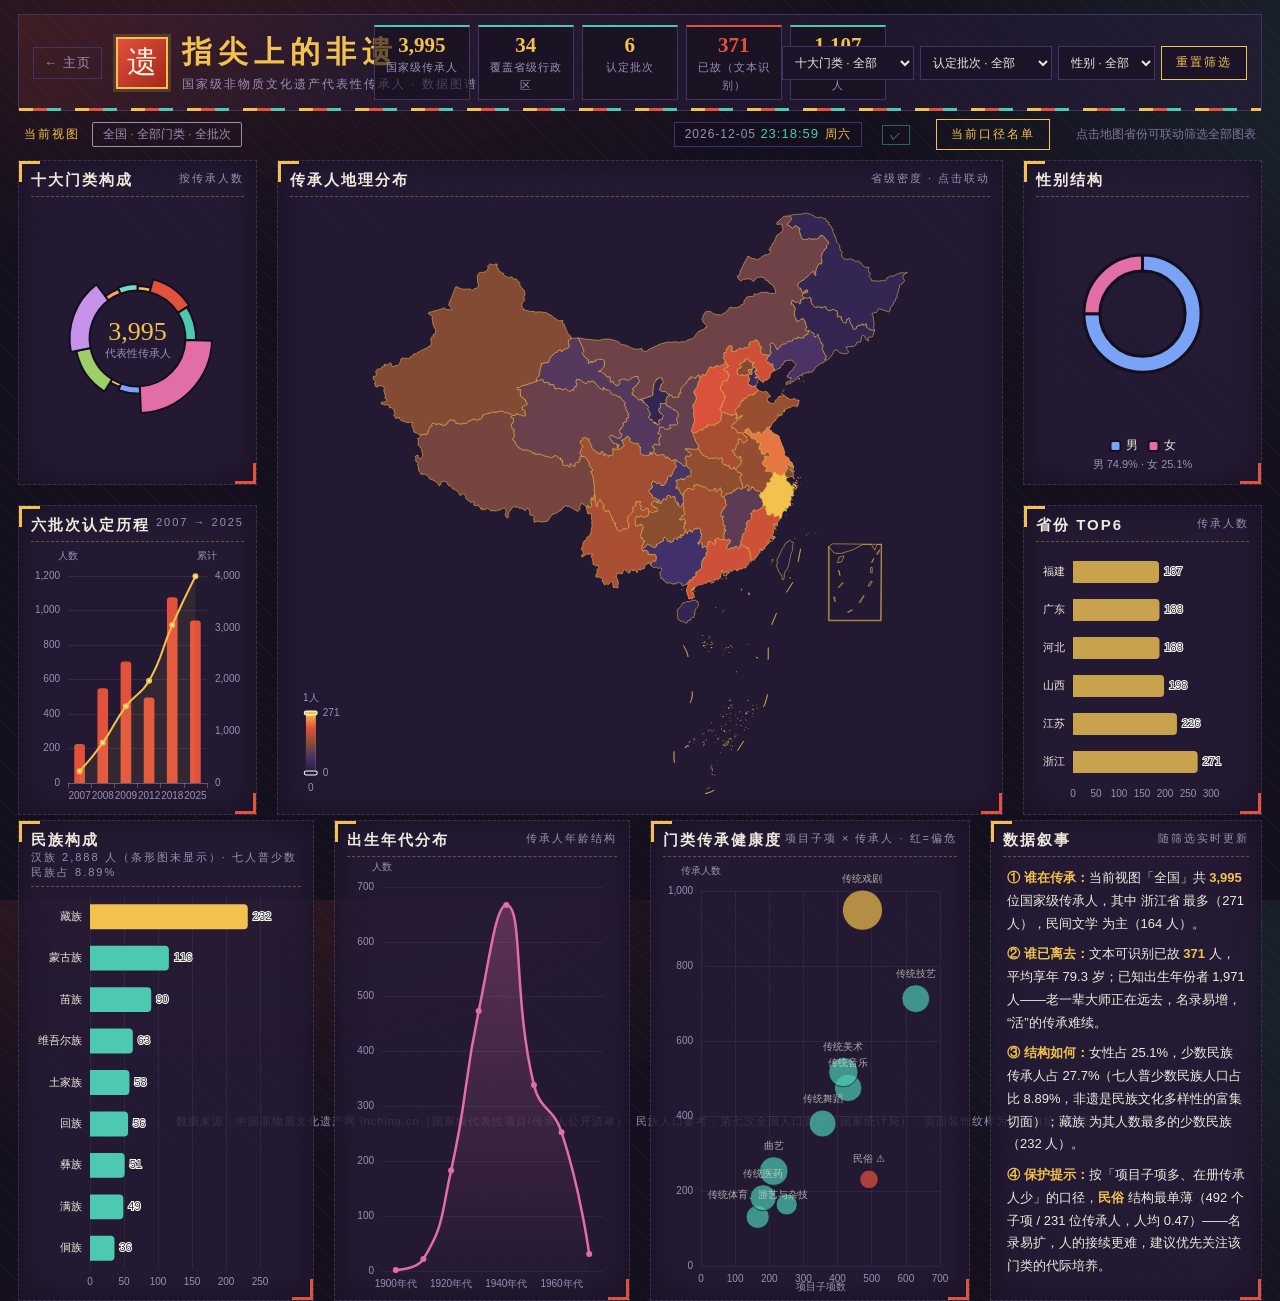
==== commit bb739604: "进化：当前口径名单弹层+CSV导出+深链写回+保护提示" ====
--- a/dashboard.html
+++ b/dashboard.html
@@ -48,6 +48,7 @@
     <span class="hd-clock" id="clock" title="实时时间戳">--:--:--</span>
     <span class="selfcheck" id="selfcheck" title="系统自检">⟳</span>
     <div class="sc-panel" id="sc-panel" hidden></div>
+    <button id="f-roster" class="fb-roster" title="查看当前口径下的传承人名单">当前口径名单</button>
     <span class="fb-hint">点击地图省份可联动筛选全部图表</span>
   </div>
 
@@ -103,6 +104,20 @@
     · 页面装饰纹样为团队自绘几何图案
   </footer>
 
+  <!-- 当前口径传承人名单弹层（从数字到人） -->
+  <div class="roster-modal" id="roster-modal" hidden>
+    <div class="rm-backdrop" data-rm-close></div>
+    <div class="rm-card">
+      <button class="rm-close" data-rm-close title="关闭">×</button>
+      <h3 class="rm-title">当前口径传承人名录 <i id="roster-scope">全国</i></h3>
+      <div class="rm-bar">
+        <span class="rm-count" id="roster-count">--</span>
+        <button class="rm-csv" id="roster-csv">导出当前口径全部名单 CSV</button>
+      </div>
+      <div class="rm-list" id="roster-list">正在载入…</div>
+    </div>
+  </div>
+
   <script src="assets/vendor/echarts.min.js"></script>
   <script src="js/api.js"></script>
   <script src="js/charts/theme.js"></script>
--- a/css/screen.css
+++ b/css/screen.css
@@ -703,3 +703,82 @@
   .mask-content p { font-size: 14px; color: #9c8fb5; line-height: 1.6; margin: 0 0 10px 0; }
   body > *:not(.mobile-mask) { display: none !important; }
 }
+
+/* ---------- 当前口径名单弹层（从数字到人 + CSV 导出） ---------- */
+.fb-roster {
+  margin-left: 14px;
+  padding: 6px 14px;
+  background: transparent;
+  border: 1px solid var(--gold);
+  color: var(--gold);
+  letter-spacing: 2px;
+  cursor: pointer;
+  font-family: inherit;
+  font-size: 12px;
+}
+.fb-roster:hover { background: rgba(242, 193, 78, .15); }
+.roster-modal { position: fixed; inset: 0; z-index: 1200; display: flex; align-items: center; justify-content: center; }
+.roster-modal[hidden] { display: none; }
+.rm-backdrop { position: absolute; inset: 0; background: rgba(8, 5, 14, .78); }
+.rm-card {
+  position: relative;
+  width: min(880px, 92vw);
+  max-height: 82vh;
+  display: flex;
+  flex-direction: column;
+  background: #1b1429;
+  border: 1px solid var(--panel-line);
+  border-radius: 10px;
+  padding: 18px 22px;
+  box-shadow: 0 18px 60px rgba(0, 0, 0, .55);
+}
+.rm-close {
+  position: absolute;
+  top: 10px;
+  right: 14px;
+  background: none;
+  border: none;
+  color: var(--muted);
+  font-size: 24px;
+  cursor: pointer;
+}
+.rm-close:hover { color: var(--gold); }
+.rm-title { margin: 0 0 10px; font-size: 18px; color: var(--gold); letter-spacing: 1px; }
+.rm-title i { font-style: normal; color: var(--teal); font-size: 13px; margin-left: 10px; }
+.rm-bar {
+  display: flex;
+  align-items: center;
+  gap: 16px;
+  padding-bottom: 10px;
+  border-bottom: 1px solid var(--panel-line);
+}
+.rm-count { color: var(--muted); font-size: 13px; flex: 1; }
+.rm-csv {
+  padding: 6px 14px;
+  background: transparent;
+  border: 1px solid var(--teal);
+  color: var(--teal);
+  cursor: pointer;
+  letter-spacing: 1px;
+  font-family: inherit;
+  font-size: 12px;
+  white-space: nowrap;
+}
+.rm-csv:hover { background: rgba(76, 201, 176, .15); }
+.rm-csv:disabled { opacity: .5; cursor: wait; }
+.rm-list { overflow-y: auto; padding: 8px 4px 4px; }
+.rm-row {
+  display: grid;
+  grid-template-columns: 110px 1fr 250px 170px 64px;
+  gap: 10px;
+  align-items: center;
+  padding: 8px 6px;
+  border-bottom: 1px dashed rgba(156, 143, 181, .25);
+  font-size: 13px;
+}
+.rm-name { color: var(--gold); font-weight: 600; }
+.rm-proj { color: var(--text); min-width: 0; overflow: hidden; text-overflow: ellipsis; white-space: nowrap; }
+.rm-meta, .rm-region { color: var(--muted); font-size: 12px; min-width: 0; overflow: hidden; text-overflow: ellipsis; white-space: nowrap; }
+.rm-link { color: var(--teal); text-decoration: none; font-size: 12px; white-space: nowrap; }
+.rm-link:hover { text-decoration: underline; }
+.rm-loading { color: var(--muted); text-align: center; padding: 30px 0; }
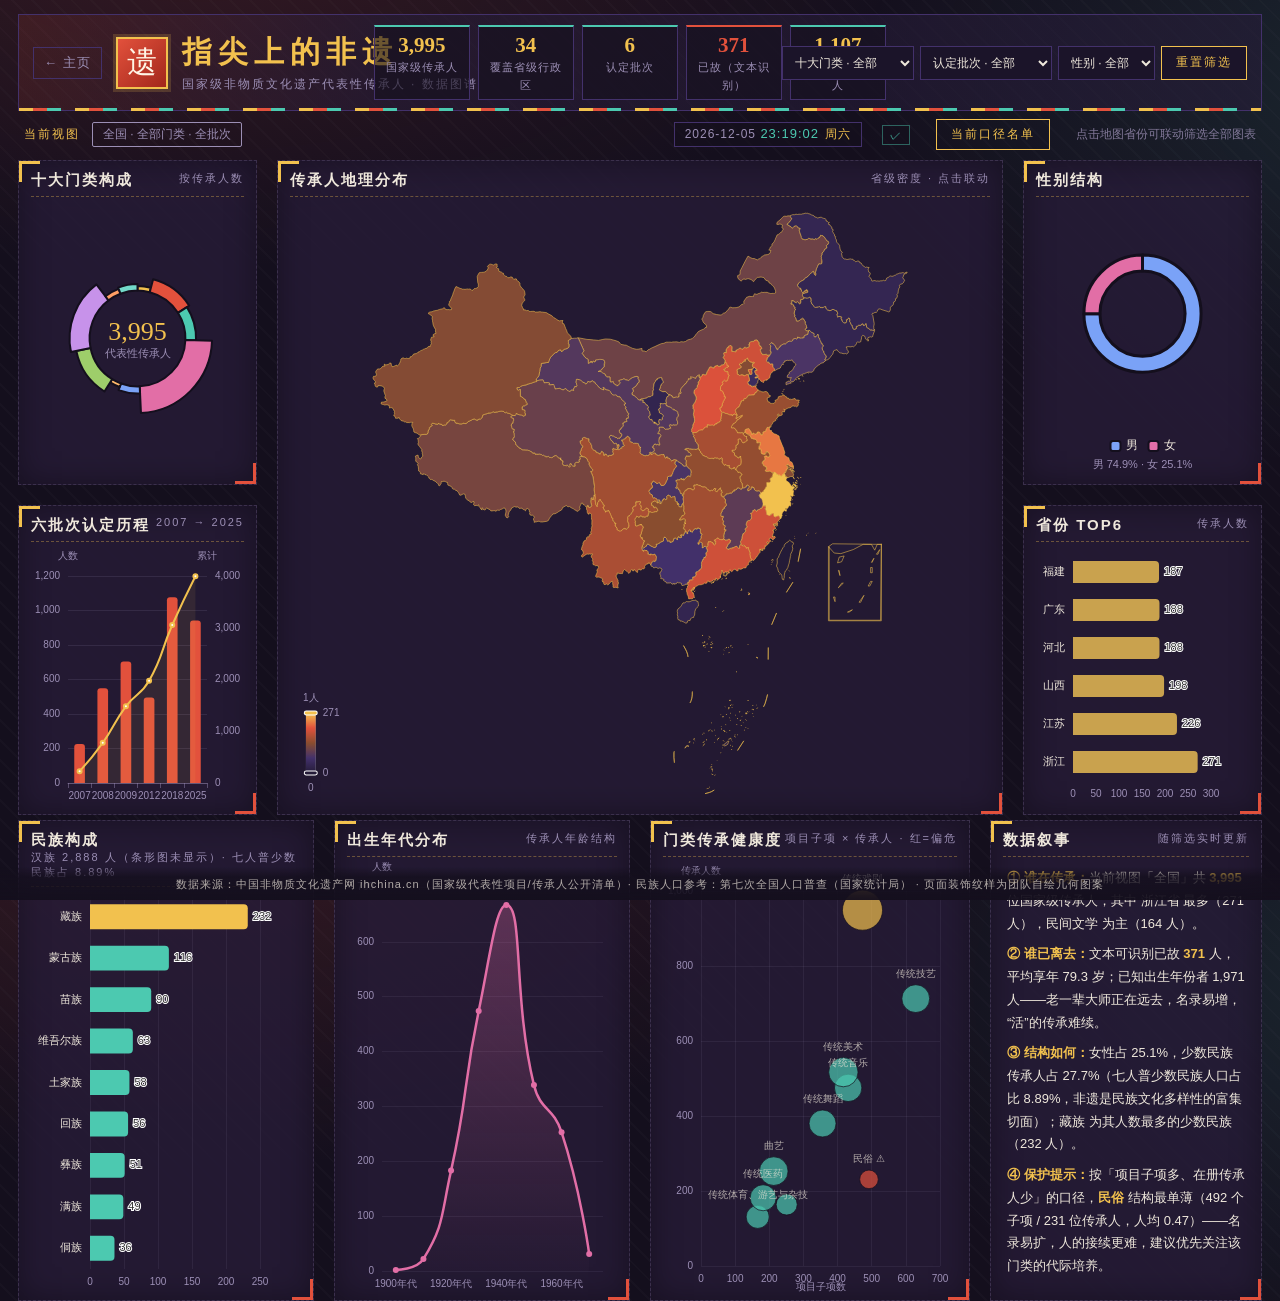
==== commit e560e806: "fix: 防呆加固——双击误开(file://)全屏指引、数据加载失败错误条、检索/名单/CSV异常兜底、favicon根治404" ====
--- a/dashboard.html
+++ b/dashboard.html
@@ -4,7 +4,9 @@
   <meta charset="UTF-8">
   <meta name="viewport" content="width=device-width, initial-scale=1.0">
   <title>指尖上的非遗 · 国家级非遗代表性传承人数据图谱</title>
+  <link rel="icon" type="image/svg+xml" href="img/favicon.svg">
   <link rel="stylesheet" href="css/screen.css">
+  <script src="js/guardfile.js"></script>
 </head>
 <body>
   <!-- 移动端访问拦截遮罩 -->
--- a/css/screen.css
+++ b/css/screen.css
@@ -26,7 +26,7 @@
     repeating-linear-gradient(45deg, rgba(255, 255, 255, .014) 0 2px, transparent 2px 14px),
     var(--bg);
   display: flex; flex-direction: column;
-  padding: 14px 18px 8px;
+  padding: 14px 18px 40px;
 }
 
 /* ============ 顶部 ============ */
@@ -211,11 +211,23 @@
 .s-teal { color: var(--teal); }
 .s-hint { color: var(--muted); font-size: 11px; opacity: .85; }
 
-/* ============ 页脚 ============ */
+/* ============ 页脚：固定底座，始终浮于图表与面板之上 ============ */
 .ft {
-  margin-top: 8px; padding: 6px 4px;
-  font-size: 11px; color: var(--muted); text-align: center; letter-spacing: 1px;
-}
+  position: fixed;
+  left: 0;
+  bottom: 0;
+  width: 100%;
+  margin-top: 0;
+  padding: 10px 4px 8px;
+  font-size: 11px;
+  color: rgba(239, 232, 220, .72);
+  text-align: center;
+  letter-spacing: 1px;
+  z-index: 950;
+  pointer-events: none;
+  background: linear-gradient(to top, rgba(20, 15, 29, .97) 0%, rgba(20, 15, 29, .78) 70%, transparent 100%);
+}
+.ft a { pointer-events: auto; }
 
 @media (max-width: 1400px) {
   .hd-kpis .kpi { min-width: 96px; }
@@ -306,7 +318,6 @@
 #vortex { position: absolute; inset: 0; width: 100%; height: 100%; display: block; z-index: 2; pointer-events: none; }
 .home-wrap { position: relative; z-index: 3; text-shadow: 0 1px 4px rgba(0, 0, 0, .9), 0 2px 18px rgba(0, 0, 0, .6); }
 body.home .home-sub, body.home .home-kpi span, body.home .t-node span { color: #b7a9d4; }
-body.home .ft { position: relative; z-index: 3; }
 
 /* 入场编排：印章 → 标题 → 导语 → … → 时间轴 */
 @keyframes home-up {
@@ -548,7 +559,7 @@
 .hd-back:hover { color: var(--gold); border-color: var(--gold); }
 
 /* ============ 资料查询页 ============ */
-body.search-page { height: auto; min-height: 100vh; padding-bottom: 10px; }
+body.search-page { height: auto; min-height: 100vh; padding-bottom: 44px; }
 body.search-page .hd::after { display: none; } /* 查询页去掉顶部彩色虚线 */
 .search-wrap {
   flex: 1; display: flex; flex-direction: column;
